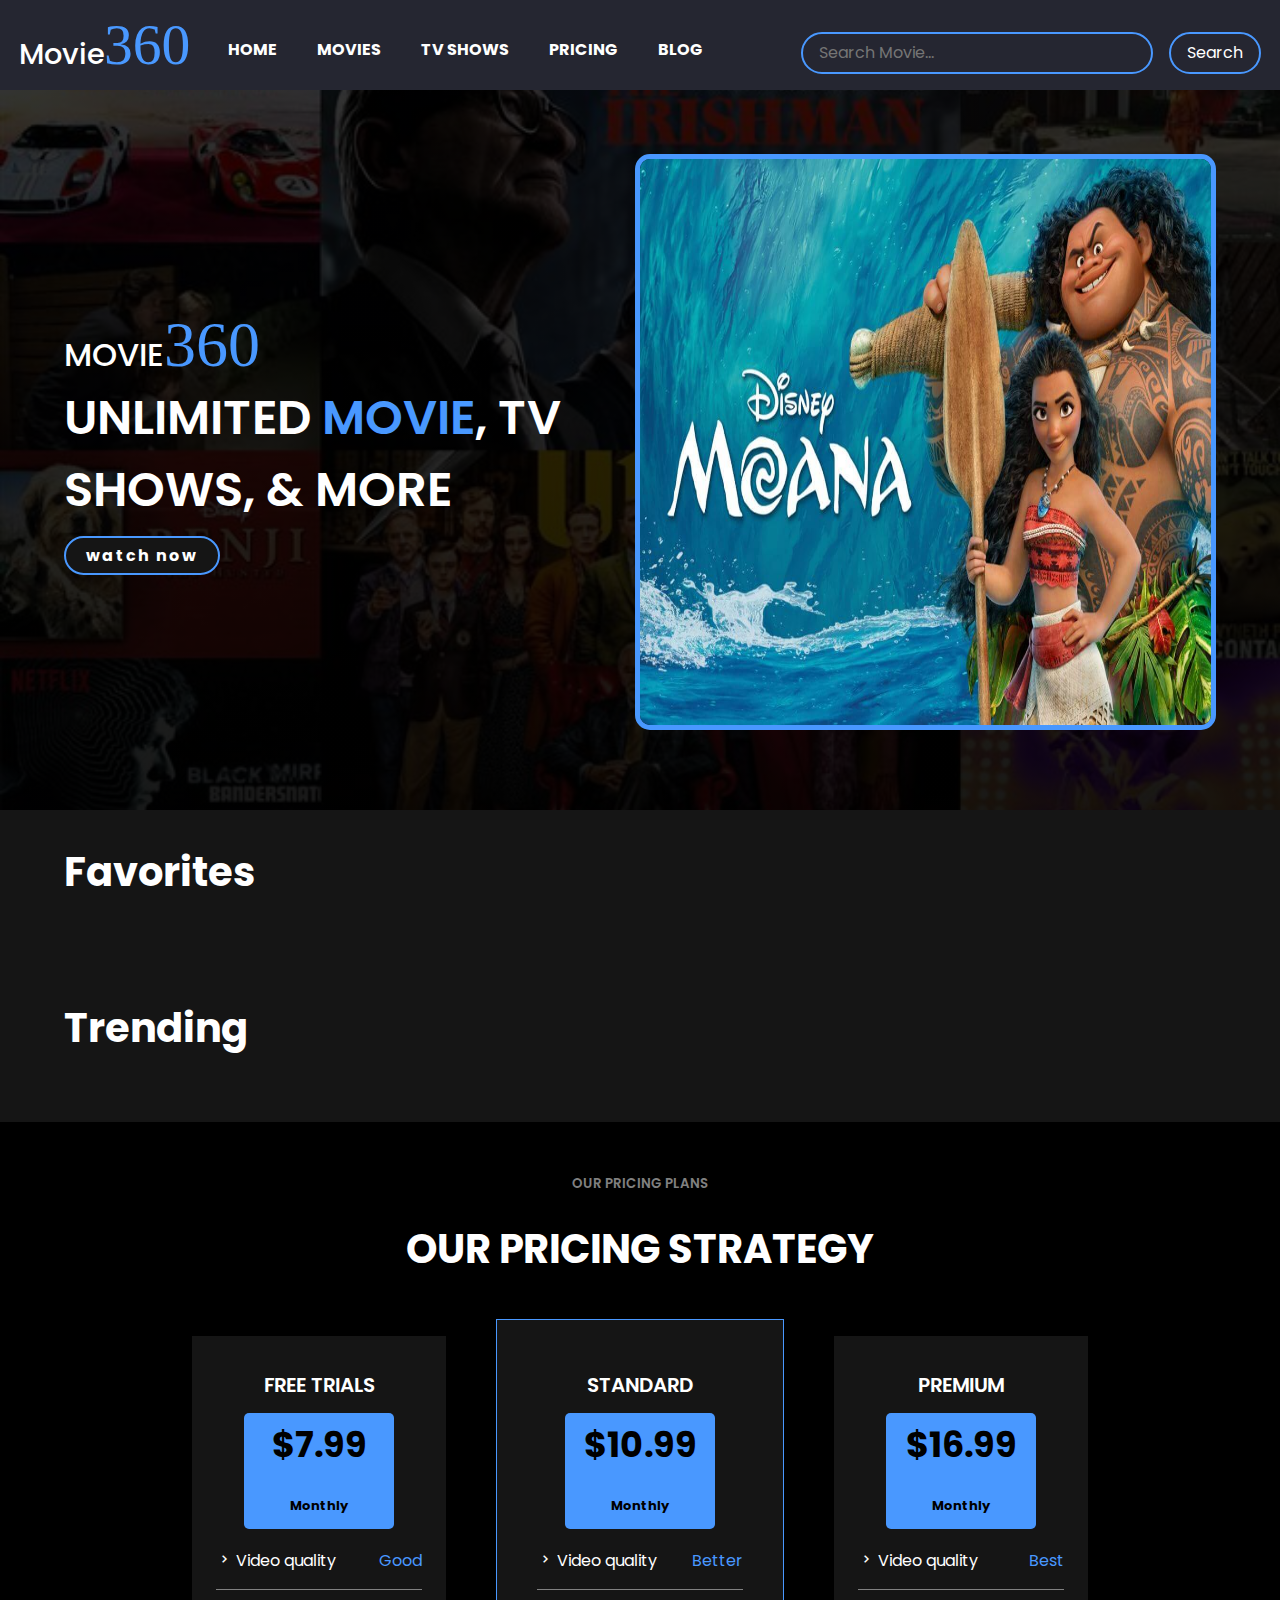
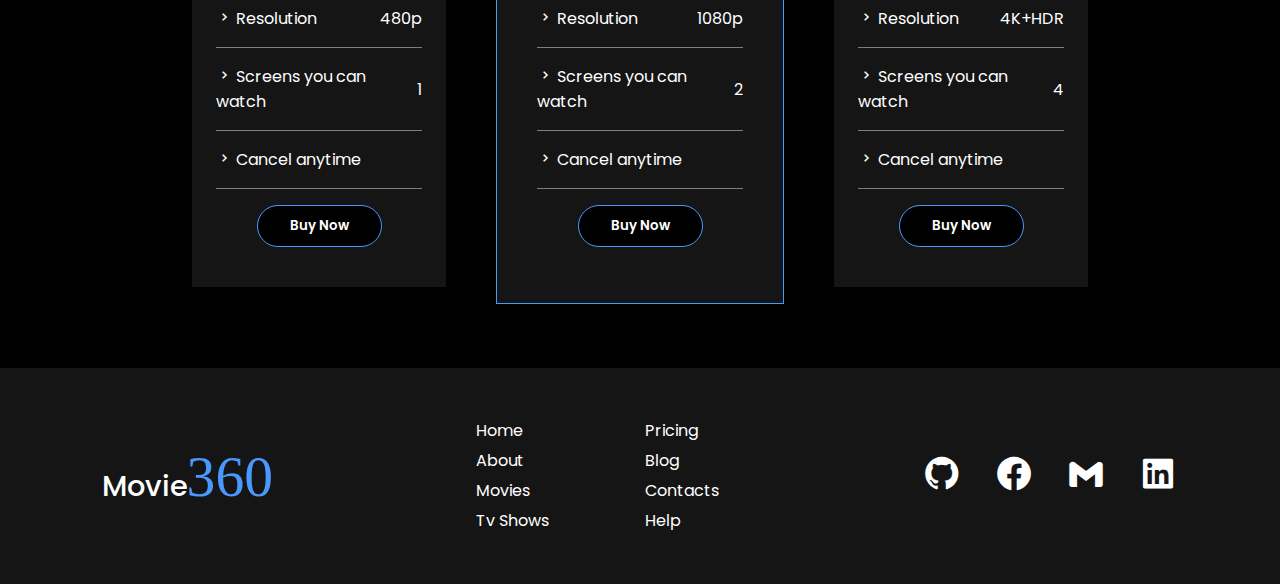
==== index.html @ 5a8c6d1f "movies page" ====
<!DOCTYPE html>
<html lang="en">
<head>
  <meta charset="UTF-8">
  <meta name="viewport" content="width=device-width, initial-scale=1.0">
  <title>Movie</title>
  <link rel="stylesheet" href="./public/CSS/style.css">
  <link href='https://unpkg.com/boxicons@2.1.4/css/boxicons.min.css' rel='stylesheet'>
</head>
<body>
  <!-- header navigation section -->
  <header>
    <div class="logo">
      <h1>Movie<span>360</span></h1>
    </div>
    <span class="close" id="close">&#10006;</span>
    <span id="bars">
      <i class='bx bx-menu'></i>
    </span>
    <nav id="nav">
      
      <div class="nav-items" id="nav-items">
        <ul>
          <li><a href="./index.html">Home</a></li>
          <li><a href="./HTML/movies.html">Movies</a></li>
          <li><a href="#">Tv Shows</a></li>
          <li><a href="#">Pricing</a></li>
          <li><a href="#">Blog</a></li>
        </ul>
      </div>
     
        <div class="search">
          <input type="text" placeholder="Search Movie..." id="search">
          <button id="btn">Search</button>
        </div>

    </nav>
  </header>

  <!-- Hero section -->
  <section class="main" id="main-container">
   <div class="main1">
    <div class="text" id="text-container">
      <h1>Movie<span>360</span></h1>
      <p>Unlimited <span>Movie</span>, tv shows, & more</p>
      <button>watch now</button>
    </div>
    <div class="images">
      <img src="./public/images/img4.jpg" alt="">
    </div>
    </div>
  </section>

  <div class="container">
    
    <div class="movies-container favorites">

    <!-- section of the page containing my favorite movies -->
        <h1 class="title">Favorites</h1>
         <div class="movies-grid">
         </div>
    </div>
    <!-- section of the page containing my trending movies-->
    <div class="movies-container trending">
        <h1>Trending</h1>
          <div class="movies-grid">
          </div>
    </div>
</div>

<!-- pop up container  -->
<div class="popup-container">
</div>

<!-- pricing section of the page -->
<section class="pricing">
 <p class="small"><small>Our pricing plans</small></p> 
  <h1>our pricing Strategy</h1>
  <div class="pricing-container">
    <div class="pricing-card1">
      <small><p>Free Trials</p></small>
      <p class="price-tag">$7.99 
        <span>Monthly</span></p>

      <div>
        <span>
          <i class='bx bx-chevron-right'></i>
          Video quality
        </span>
        <p>Good</p>
      </div>
      <div>
        <span>
          <i class='bx bx-chevron-right'></i>
          Resolution
        </span>
        <span>480p</span>
      </div>
      <div>
        <span>
          <i class='bx bx-chevron-right'></i>
          Screens you can watch 
        </span>
        <span>1</span>
      </div>
      <div>
        <span>
          <i class='bx bx-chevron-right'></i>
          Cancel anytime
        </span>
       
      </div>
     <div class="btn"> <button>Buy Now</button></div>
    </div>
    <div class="pricing-card2">
      <small><p>standard</p></small>
      <p class="price-tag">$10.99 
        <span>Monthly</span></p>

      <div>
        <span>
          <i class='bx bx-chevron-right'></i>
          Video quality
        </span>
        <p>Better</p>
      </div>
      <div>
        <span>
          <i class='bx bx-chevron-right'></i>
          Resolution
        </span>
        <span>1080p</span>
      </div>
      <div>
        <span>
          <i class='bx bx-chevron-right'></i>
          Screens you can watch 
        </span>
        <span>2</span>
      </div>
      <div>
        <span>
          <i class='bx bx-chevron-right'></i>
          Cancel anytime
        </span>
       
      </div>
      <div class="btn"><button>Buy Now</button></div>
    </div>
    <div class="pricing-card3">
      <small><p>premium</p></small>
      <p class="price-tag">$16.99 
        <span>Monthly</span></p>

      <div>
        <span>
          <i class='bx bx-chevron-right'></i>
          Video quality
        </span>
        <p>Best</p>
      </div>
      <div>
        <span>
          <i class='bx bx-chevron-right'></i>
          Resolution
        </span>
        <span>4K+HDR</span>
      </div>
      <div>
        <span>
          <i class='bx bx-chevron-right'></i>
          Screens you can watch 
        </span>
        <span>4</span>
      </div>
      <div>
        <span>
          <i class='bx bx-chevron-right'></i>
          Cancel anytime
        </span>
      </div>
      
     <div class="btn"> <button>Buy Now</button></div>
    </div>
  </div>
</section>


<!-- footer section of the page -->
<footer>
  <div class="logo">
    <h1>Movie<span>360</span></h1>
  </div>
  <div class="items">
    <ul>
      <li><a href="#">Home</a></li>
      <li><a href="#">About</a></li>
      <li><a href="#">Movies</a></li>
      <li><a href="#">Tv Shows</a></li>
    </ul>
    <ul>
      <li><a href="#">Pricing</a></li>
      <li><a href="#">Blog</a></li>
      <li><a href="#">Contacts</a></li>
      <li><a href="#">Help</a></li>
    </ul>
  </div>
  <div class="social-media">
    <a href="https://github.com/Afriyie-Anthony/"><i class='bx bxl-github'></i></a>
    <i class='bx bxl-facebook-circle'></i>
    <i class='bx bxl-gmail'></i>
    <a href="https://www.linkedin.com/in/anthony-afriyie-7804a02b3/"><i class='bx bxl-linkedin-square'></i></a>
  </div>
</footer>


  <script src="./public/JAVASCRIPT/script.js"></script>
</body>
</html>
---- public/CSS/style.css ----
@import url(https://fonts.googleapis.com/css?family=Poppins:100,100italic,200,200italic,300,300italic,regular,italic,500,500italic,600,600italic,700,700italic,800,800italic,900,900italic);
* {
    margin: 0;
    padding: 0;
    box-sizing: border-box;
    font-family: 'Poppins', sans-serif;
}
:root{
  --primary-color: #4998FF;
  --background-color: #151515;
  --header-background-color: rgb(37,38,49);
  --secondary-color: #fff;
}
body {
    background-color: var(--background-color);
    min-width: 100%;
}
header{
  background-color: var(--header-background-color);
  width: 100%;
  display: flex;
  align-items: center;
  justify-content: space-around;
}
nav{
  display: flex;
  align-items: center;
  justify-content: space-between;
  gap: 50px;
}

.logo {

  h1{
    color: var(--secondary-color);
    font-weight: 500;
    font-size: 1.8em;

    span{
      color: var(--primary-color);
      font-family: cursive;
      font-size: 2em;
    }
  }
}
.nav-items ul{
  display: flex;
  gap: 40px;
  align-items: center;
  margin-top: 10px;
  

  li{
    list-style-type: none;

    a{
      text-decoration: none;
      color: var(--secondary-color);
      text-transform: uppercase;
      font-weight: 700;

      &:hover{
        color: var(--primary-color);
      }
    }
  }
}
.main1{
  display: flex;
  align-items: center;
  padding: 4rem;
}
.main{
     background-image: linear-gradient(rgba(0, 0, 0, 0.8), rgba(0, 0, 0, 0.9)), url(../images/bg2.jpg) ;
     background-position: center;
     background-repeat: no-repeat;
     background-size: cover;
     height: 80vh;
    .text{
      flex: 1;
      h1{
        color: var(--secondary-color);
        font-weight: 500;
        font-size: 2em;
        text-transform: uppercase;

        span{
          color: var(--primary-color);
          font-family: cursive;
          font-size: 2em;
        }
      }

      p{
        color: var(--secondary-color);
        font-size: 3em;
        font-weight: 600;
        text-transform: uppercase;

        span{
          color: var(--primary-color);
        }
      }

      button{
        background-color:  var(--background-color);
        color: var(--secondary-color);
        padding: 5px 20px;
        letter-spacing: 2px;
        margin-top: 10px;
        border: 2px solid var(--primary-color);
        font-weight: 700;
        font-size: 16px;
        border-radius: 40px;
        cursor: pointer;
      }
    }

    .images{
      flex: 1;
      width: 50%;
      height: 64vh;
      border:  5px solid var(--primary-color);
      border-radius: 15px;
      
      img{
        width: 100%;
        height: 62.9vh;
        border-radius: 10px;
      }
    }
}
.card {
    width: clamp(150px, 95vw, 250px);
    box-shadow: 0 0 .5rem var(--primary-color);
    outline: 2px solid var(--primary-color);
    color: var(--secondary-color);
    cursor: pointer;
    border-radius: .5rem;
}
.img {
    width: 100%;
    height: 200px;
    object-fit: contain;
    position: relative;
    transition: 200ms ease-in-out transform;
}
.img img {
    width: 100%;
    height: 100%;
    object-fit: cover;
}
.img::before {
    content: '';
    position: absolute;
    bottom: 0;
    width: 100%;
    height: 30%;
    background-image: linear-gradient(to top, var(--background-color), transparent);
}
.info {
    padding: 2rem 1rem 1rem;
}
.info h2 {
    margin-bottom: 0.5rem;
    font-size: 1.3rem;
}
.single-info {
    font-size: .8rem;
    margin: .2rem 0;
}
.card:hover .img {
    transform: scale(1);
}

.movies-grid {
   display: flex;
   flex-wrap: wrap;
    gap: 2rem;
    padding: 1rem;
}

.movies-container {
    padding: 1rem;
    text-align: center;
    color: var(--secondary-color);

    h1{
      text-align: justify;
      padding: 1rem 3rem;
      font-size: 2.5em;
    }
    
}

.search {
    display: flex;
    justify-content: center;
    align-items: center;
    column-gap: 1rem;
    padding: 2rem 0 1rem;
    margin-left: 3rem;
}
.search input,
.search button {
    padding: 0.4rem 1rem;
    font-size: 1rem;
    background-color: transparent;
    outline: none;
    border: 2px solid var(--primary-color);
    border-radius: 40px;
    color: var(--secondary-color);
}
.search button {
    cursor: pointer;
}
.search button:hover { 
  background-color: var(--primary-color);
  color: var(--background-color);
  font-weight: 700;
 }
.search button:active { transform: scale(.9); }

.popup-container {
    position: fixed;
    width: 100%;
    height: 100%;
    background-size: cover;
    background-position: center;
    background-repeat: no-repeat;
    top: 0;
    display: flex;
    align-items: center;
    justify-content: center;
    color: var(--secondary-color);
    padding: 3rem;
    overflow-y: scroll;
    transform: scale(0);
    transition: 200ms ease-in-out transform;
}
.content {
    display: flex;
    align-items: flex-start;
    gap: 3rem;
    width: 1200px;
    margin-top: 10rem;
}
.content .left .single-info {
    font-size: 1rem;
    padding: .5rem 0;
}
.content .left .single-info .heart-icon {
    font-size: 2rem;
    user-select: none;
    cursor: pointer;
}
.content .left .single-info .heart-icon:hover { transform: scale(1.1); }
.content .left .single-info .heart-icon:active { transform: scale(.9); }

.poster-img {
    width: 300px;
    height: 400px;
    overflow: hidden;
    border-radius: .5rem;
    box-shadow: 0 0 .5rem var(--primary-color);
    border: 1px solid var(--primary-color);
}
.poster-img img {
    width: 100%;
    height: 100%;
    object-fit: cover;
}
.single-info-container { width: 200px; }
.right > *:not(h1) { margin: 1rem 0; }
.trailer iframe {
    border: 2px solid var(--primary-color);
    box-shadow: 0 0 .5rem var(--primary-color);
    border-radius: .5rem;
    max-width: 400px;
    width: 100%;
    height: 200px;
}
.x-icon {
    font-size: 2rem;
    position: absolute;
    top: 100px;
    right: 100px;
    cursor: pointer;
    user-select: none;
}
.x-icon:hover { transform: scale(1.3); }
.x-icon:active { transform: scale(1); }

.show-popup { transform: scale(1); }

.change-color { 
  color: var(--primary-color);
 }
.close{
  color: var(--secondary-color);
  font-size: 40px;
  font-weight: 200;
  display: none;
}

#bars{
  display: none;
}
#bars i{
  color: var(--secondary-color);
  font-size: 40px;
  float: right;
  font-weight: 200;
  margin-top: -57px;
  padding-right: 1.4rem;
  font-size: 40px;
}

.pricing{
  background-color: #000;
  padding: 3rem 7rem;
  color: var(--secondary-color);

  .small{
    text-align: center;
    color: var(--secondary-color);
    font-weight: 600;
    text-transform: uppercase;
    color: gray;
  }
  h1{
    text-align: center;
    text-transform: uppercase;
    font-size: 2.5em;
    padding: 1.5rem 0;
  }

  .pricing-container{
    display: flex;
    min-width: 100%;
    align-items: center;
    justify-content: center;
    gap: 50px;
    padding: 1rem 5rem;
    transition: all 0.5s ease-in-out;

   

    .pricing-card1{
      flex: 1;
      background-color: var(--background-color);
      padding: 1.5rem;
      transition: all 1s ease;

       &:hover{
      border: 1px solid var(--primary-color);
      transform: scale(1.04);
    }

      small{
        text-transform: uppercase;
        
        p{
          text-align: center;
          font-weight: 600;
          font-size: 20px;
          padding: 10px 0;
        }

      }
      .price-tag{
        background-color: var(--primary-color);
        text-align: center;
        width: 150px;
        font-weight: 700;
        color: #000;
        font-size: 35px;
        margin: 0.2rem auto;
        padding: 5px 1rem;
        border-radius: 5px;

        span{
          font-size: 13px;
        }
      }

      div{
        display: flex;
        align-items: center;
        justify-content: space-between;
        padding: 1rem 0;
        border-bottom: 0.5px solid gray;

        p{
          color: var(--primary-color);
        }
      }

      .btn{
        display: flex;
        align-items: center;
        justify-content: center;
        border: none;

        button{
          padding: 10px 2rem;
          font-weight: 600;
          color: #fff;
          background-color: #000;
          border: 1px solid var(--primary-color);
          border-radius: 50px;
        }
      }
      
      
    }
    .pricing-card2{
      flex: 1;
        background-color: var(--background-color);
        padding: 2.5rem;
        transition: all 1s ease;
        border: 1px solid var(--primary-color);
  
         &:hover{
        border: 1px solid var(--primary-color);
        transform: scale(1.04);
      }
  
        small{
          text-transform: uppercase;
          
          p{
            text-align: center;
            font-weight: 600;
            font-size: 20px;
            padding: 10px 0;
          }
  
        }
        .price-tag{
          background-color: var(--primary-color);
          text-align: center;
          width: 150px;
          font-weight: 700;
          color: #000;
          font-size: 35px;
          margin: 0.2rem auto;
          padding: 5px 1rem;
          border-radius: 5px;
  
          span{
            font-size: 13px;
          }
        }
  
        div{
          display: flex;
          align-items: center;
          justify-content: space-between;
          padding: 1rem 0;
          border-bottom: 0.5px solid gray;
  
          p{
            color: var(--primary-color);
          }
        }
  
        .btn{
          display: flex;
          align-items: center;
          justify-content: center;
          border: none;
  
          button{
            padding: 10px 2rem;
            font-weight: 600;
            color: #fff;
            background-color: #000;
            border: 1px solid var(--primary-color);
            border-radius: 50px;
          }
        }
        
        
      }
    }
    .pricing-card3{
      flex: 1;
      background-color: #151515;
      padding: 1.5rem;
      transition: all 1s ease;

       &:hover{
      border: 1px solid var(--primary-color);
      transform: scale(1.04);
    }

      small{
        text-transform: uppercase;
        
        p{
          text-align: center;
          font-weight: 600;
          font-size: 20px;
          padding: 10px 0;
        }

      }
      .price-tag{
        background-color: var(--primary-color);
        text-align: center;
        width: 150px;
        font-weight: 700;
        color: #000;
        font-size: 35px;
        margin: 0.2rem auto;
        padding: 5px 1rem;
        border-radius: 5px;

        span{
          font-size: 13px;
        }
      }

      div{
        display: flex;
        align-items: center;
        justify-content: space-between;
        padding: 1rem 0;
        border-bottom: 0.5px solid gray;

        p{
          color: var(--primary-color);
        }
      }

      .btn{
        display: flex;
        align-items: center;
        justify-content: center;
        border: none;

        button{
          padding: 10px 2rem;
          font-weight: 600;
          color: #fff;
          background-color: #000;
          border: 1px solid var(--primary-color);
          border-radius: 50px;
        }
      }
      
      
    }
  }

  footer{
    display: flex;
    align-items: center;
    justify-content: space-around;
    padding: 3rem 0;

    .items{
      display: flex;
      gap: 6rem;
      line-height: 30px;

      ul{
        li{
          list-style-type: none;
          a{
            text-decoration: none;
            color: var(--secondary-color);
          }
        }
      }
    }

    .social-media{
      display: flex;
      gap: 2rem;
      
      i{
        color: var(--secondary-color);
        font-size: 40px;
        cursor: pointer;
      }
    }
  }


@media only screen and (max-width: 840px) {
    .popup-container * { padding: 0; }
    .popup-container { padding: 2rem; }
    .content {
        flex-direction: column;
        margin-top: 50rem;
    }
    #bars{
      display: block;
    }
     .main{
      
      height: auto;
      padding: 1rem 10px;

      .main1{
        display: flex;
       flex-direction: column;
       align-items: center;
       min-width: 100%;
       padding: 1rem 10px;

       .text{
        text-align: center;
        h1{
          font-size: 2em;

          span{
           font-size: 1em;
          }
        }

        p{
          font-size: 1.5em;
          width: 590px;
        }
      }

      .images{
        width: 100%;
        height: 60vh;
        margin: 20px 0;
       
        img{
          height: 59vh;
        }
      }

      
      }

      
    } 
    .x-icon {
        top: 10px;
        right: 20px;
    }
    header{
      padding-bottom: 30px;
      display: block;
      /* height: 15vh; */
      
  
      .logo{
        padding: 0 1.5rem;
      }
    }
    nav{
      display: block;
      height: 0;
  
      
      .nav-items{
        display: flex;
        align-items: center;
        justify-content: center;
        line-height: 60px;
        display: none;
       ul{
        display: block;
        text-align: center;
       }
      }
  
      .signup{
        display: flex;
        align-items: center;
        justify-content: center;
      }
    }
    .close{
      display: none;
      float: right;
      margin-top: -4rem;
      padding-right: 2rem;
    }
}

@media only screen and (max-width: 450px){
  header{
    padding-bottom: 30px;
    display: block;
    min-width: 100vw;
    

    .logo{
      padding: 0 1.5rem;
    }
  }
  nav{
    display: block;
    height: 0;

    
    .nav-items{
      display: flex;
      align-items: center;
      justify-content: center;
      line-height: 60px;
      display: none;
     ul{
      display: block;
      text-align: center;
     }
    }

    .signup{
      display: none;
      align-items: center;
      justify-content: center;
    }
  }
  .close{
    display: none;
    float: right;
    margin-top: -4rem;
    padding-right: 2rem;
  }
  .pricing-container{
    display: flex;
    flex-direction: column;
  } 
  .main1{
    display: flex;
    flex-direction: column;
    align-items: center;
    .text{
      h1{
        font-size: 1em;
        padding: 0 20rem;

        span{
          font-size: 10px;
        }
      }

      p{
        font-size: 10px;
        
      }
    }
  }

  footer{
    display: flex;
    flex-direction: column;

    .items{
      display: flex;
      flex-direction: column;
    }
  }
}
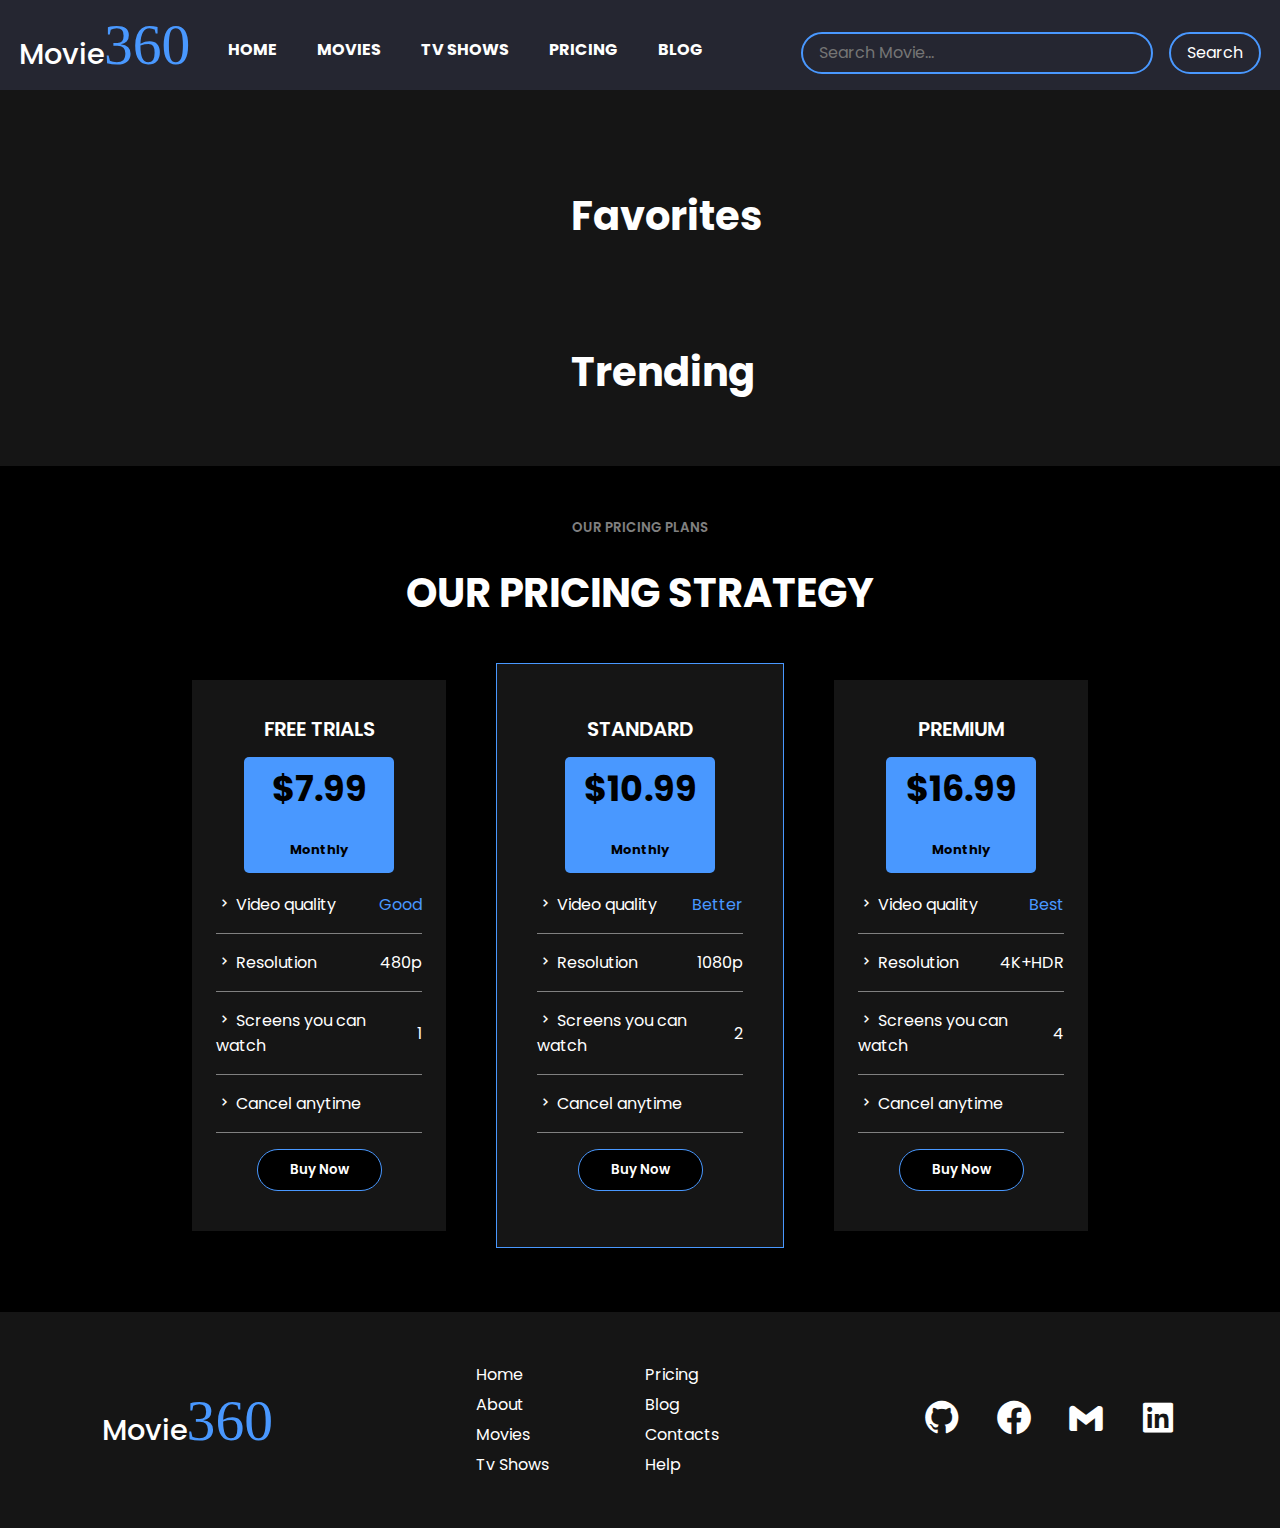
==== commit 48a69ac8: "initial commit" ====
--- a/index.html
+++ b/index.html
@@ -4,7 +4,7 @@
   <meta charset="UTF-8">
   <meta name="viewport" content="width=device-width, initial-scale=1.0">
   <title>Movie</title>
-  <link rel="stylesheet" href="./public/CSS/style.css">
+  <link rel="stylesheet" href="/public/CSS/style.css">
   <link href='https://unpkg.com/boxicons@2.1.4/css/boxicons.min.css' rel='stylesheet'>
 </head>
 <body>
@@ -22,7 +22,7 @@
       <div class="nav-items" id="nav-items">
         <ul>
           <li><a href="./index.html">Home</a></li>
-          <li><a href="./HTML/movies.html">Movies</a></li>
+          <li><a href="./public/HTML/movies.html">Movies</a></li>
           <li><a href="#">Tv Shows</a></li>
           <li><a href="#">Pricing</a></li>
           <li><a href="#">Blog</a></li>
@@ -38,7 +38,7 @@
   </header>
 
   <!-- Hero section -->
-  <section class="main" id="main-container">
+  <!-- <section class="main" id="main-container">
    <div class="main1">
     <div class="text" id="text-container">
       <h1>Movie<span>360</span></h1>
@@ -49,23 +49,21 @@
       <img src="./public/images/img4.jpg" alt="">
     </div>
     </div>
-  </section>
+  </section> -->
 
   <div class="container">
-    
-    <div class="movies-container favorites">
-
-    <!-- section of the page containing my favorite movies -->
+    <div>
+      <div class="movies-container favorites">
+        <!-- section of the page containing my favorite movies -->
         <h1 class="title">Favorites</h1>
-         <div class="movies-grid">
-         </div>
-    </div>
+         <div class="movies-grid"></div>
+      </div>
     <!-- section of the page containing my trending movies-->
     <div class="movies-container trending">
         <h1>Trending</h1>
-          <div class="movies-grid">
-          </div>
-    </div>
+          <div class="movies-grid"></div>
+    </div>
+  </div>
 </div>
 
 <!-- pop up container  -->
--- a/public/CSS/style.css
+++ b/public/CSS/style.css
@@ -28,7 +28,9 @@
   justify-content: space-between;
   gap: 50px;
 }
-
+::-webkit-scrollbar{
+  display: none;
+}
 .logo {
 
   h1{
@@ -315,7 +317,14 @@
   padding-right: 1.4rem;
   font-size: 40px;
 }
-
+.container {
+  display: flex;
+  align-items: center;
+  justify-content: center;
+  width: 100%;
+  padding-left: 3.4rem;
+  padding-top: 4rem;
+}
 .pricing{
   background-color: #000;
   padding: 3rem 7rem;
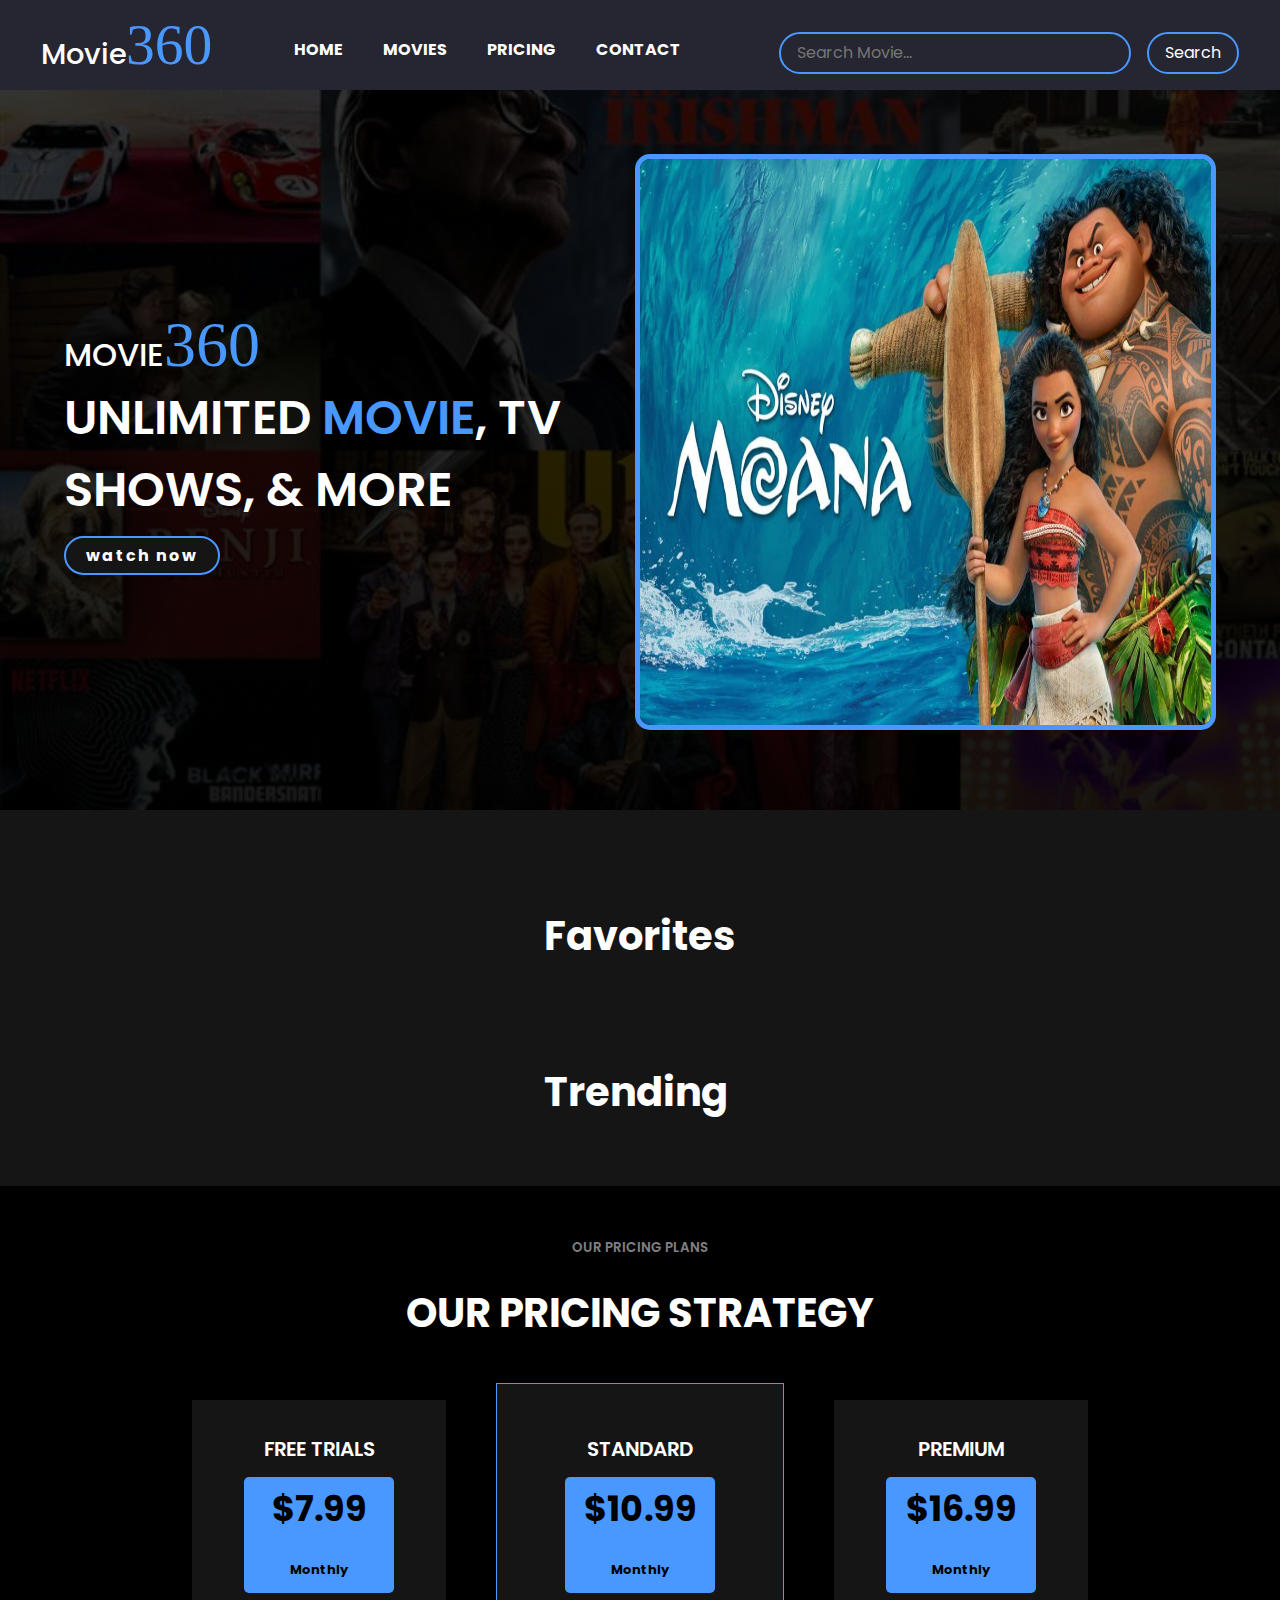
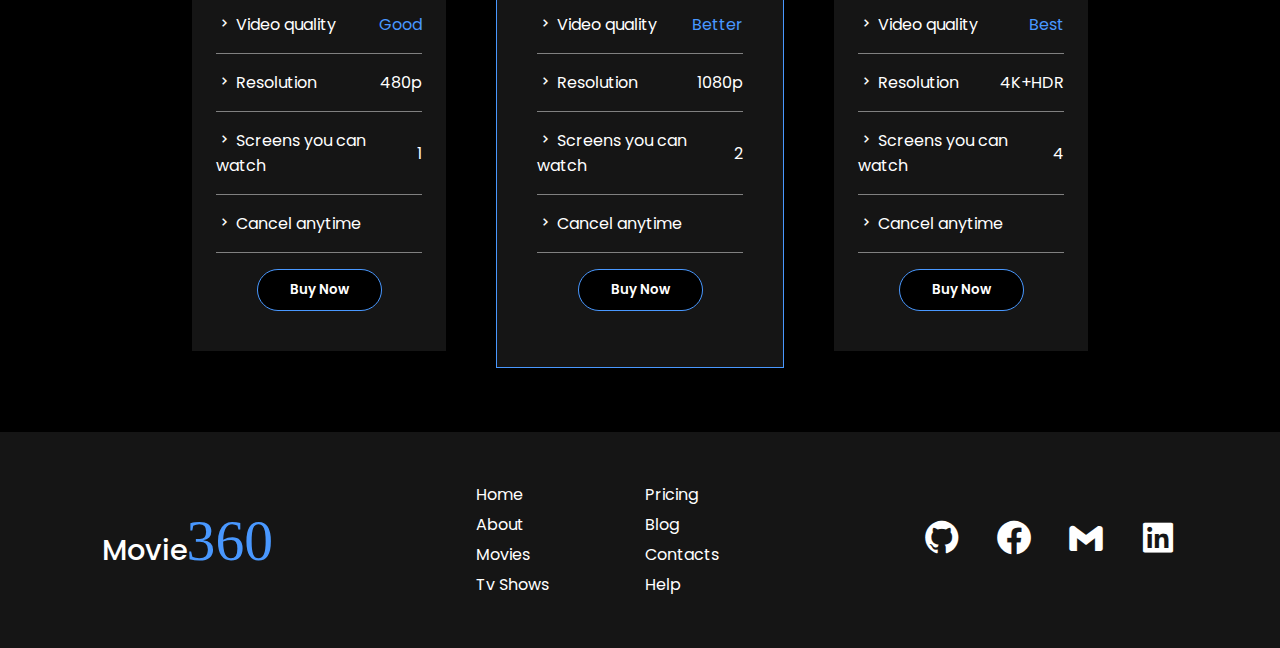
==== commit 5bc9eb67: "initial commit" ====
--- a/index.html
+++ b/index.html
@@ -23,9 +23,8 @@
         <ul>
           <li><a href="./index.html">Home</a></li>
           <li><a href="./public/HTML/movies.html">Movies</a></li>
-          <li><a href="#">Tv Shows</a></li>
-          <li><a href="#">Pricing</a></li>
-          <li><a href="#">Blog</a></li>
+          <li><a href="./public/HTML/pricing.html">Pricing</a></li>
+          <li><a href="./public/HTML/contact.html">Contact</a></li>
         </ul>
       </div>
      
@@ -38,7 +37,7 @@
   </header>
 
   <!-- Hero section -->
-  <!-- <section class="main" id="main-container">
+  <section class="main" id="main-container">
    <div class="main1">
     <div class="text" id="text-container">
       <h1>Movie<span>360</span></h1>
@@ -49,9 +48,9 @@
       <img src="./public/images/img4.jpg" alt="">
     </div>
     </div>
-  </section> -->
-
-  <div class="container">
+  </section>
+
+  <div class="container1">
     <div>
       <div class="movies-container favorites">
         <!-- section of the page containing my favorite movies -->
--- a/public/CSS/style.css
+++ b/public/CSS/style.css
@@ -183,7 +183,7 @@
 }
 
 .movies-container {
-    padding: 1rem;
+    padding: 1rem 0;
     text-align: center;
     color: var(--secondary-color);
 
@@ -317,12 +317,12 @@
   padding-right: 1.4rem;
   font-size: 40px;
 }
-.container {
+.container1 {
   display: flex;
   align-items: center;
   justify-content: center;
   width: 100%;
-  padding-left: 3.4rem;
+  /* padding-left: 1rem; */
   padding-top: 4rem;
 }
 .pricing{
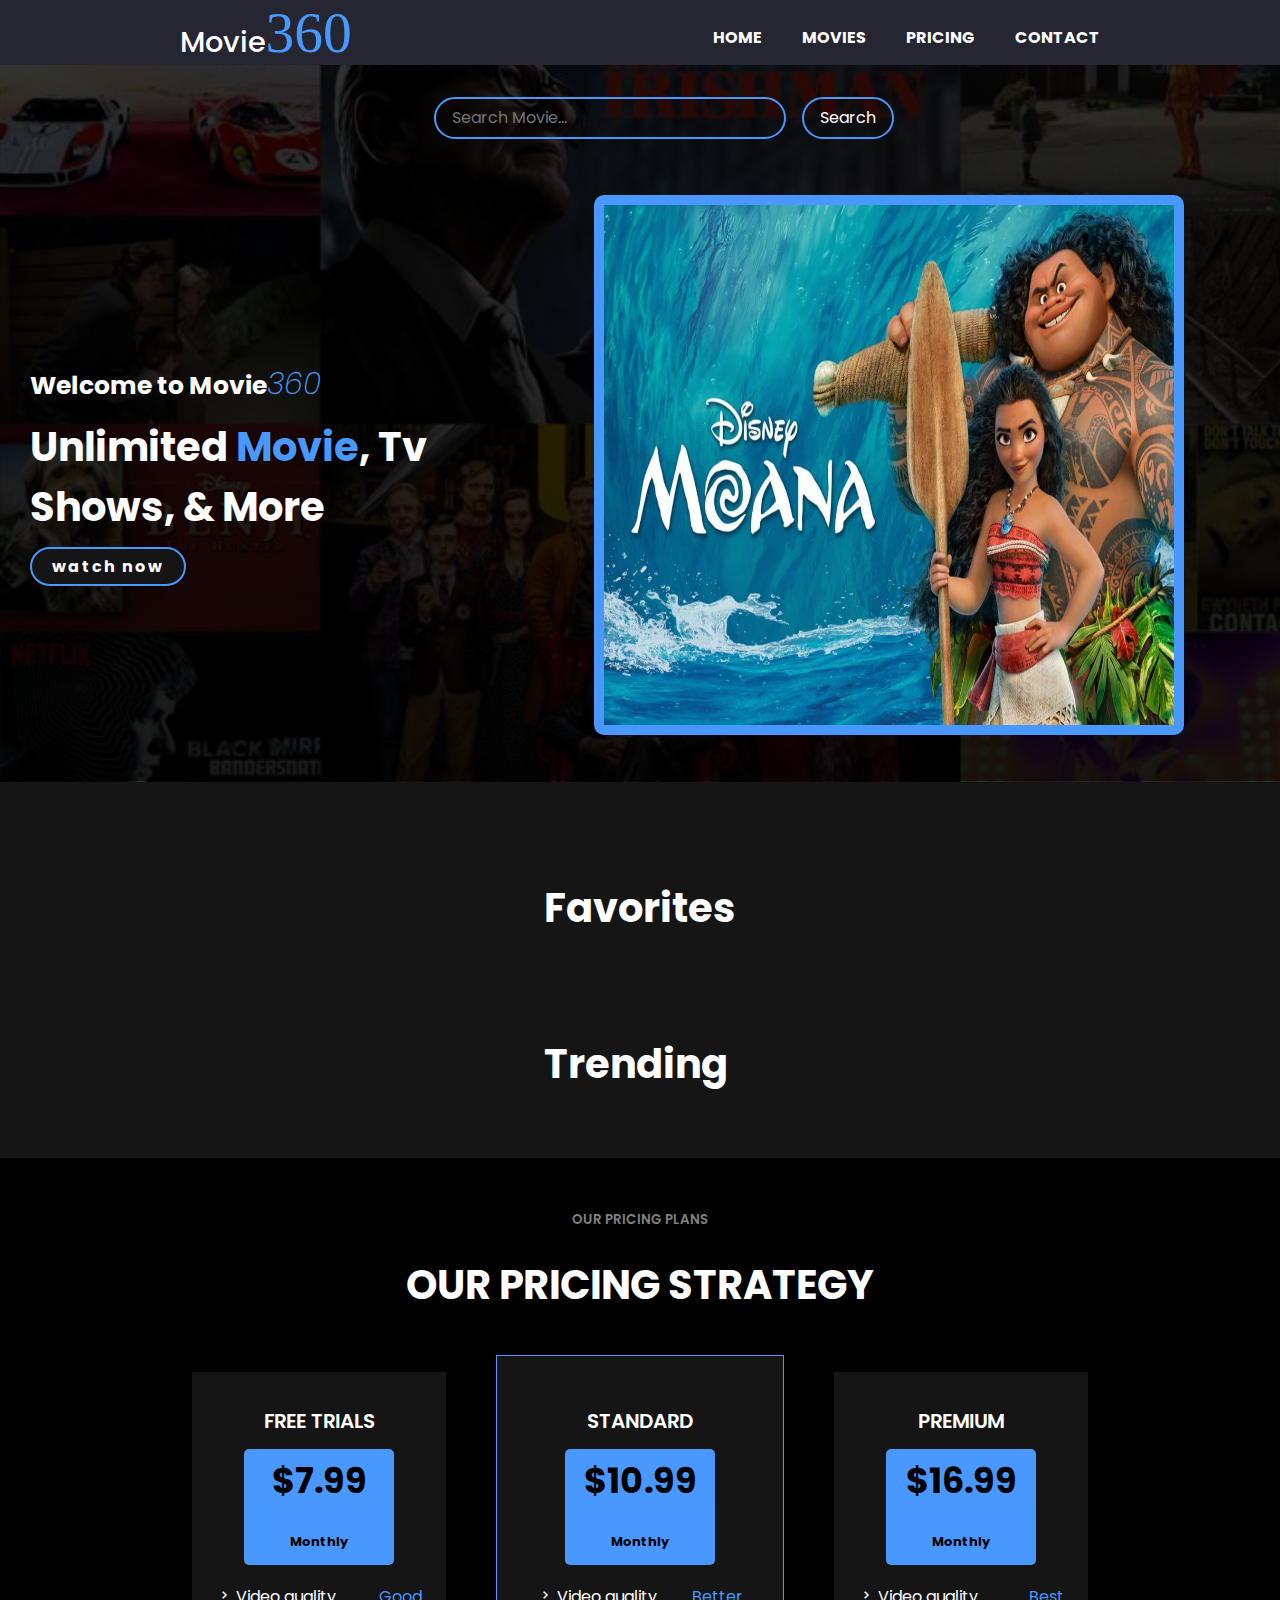
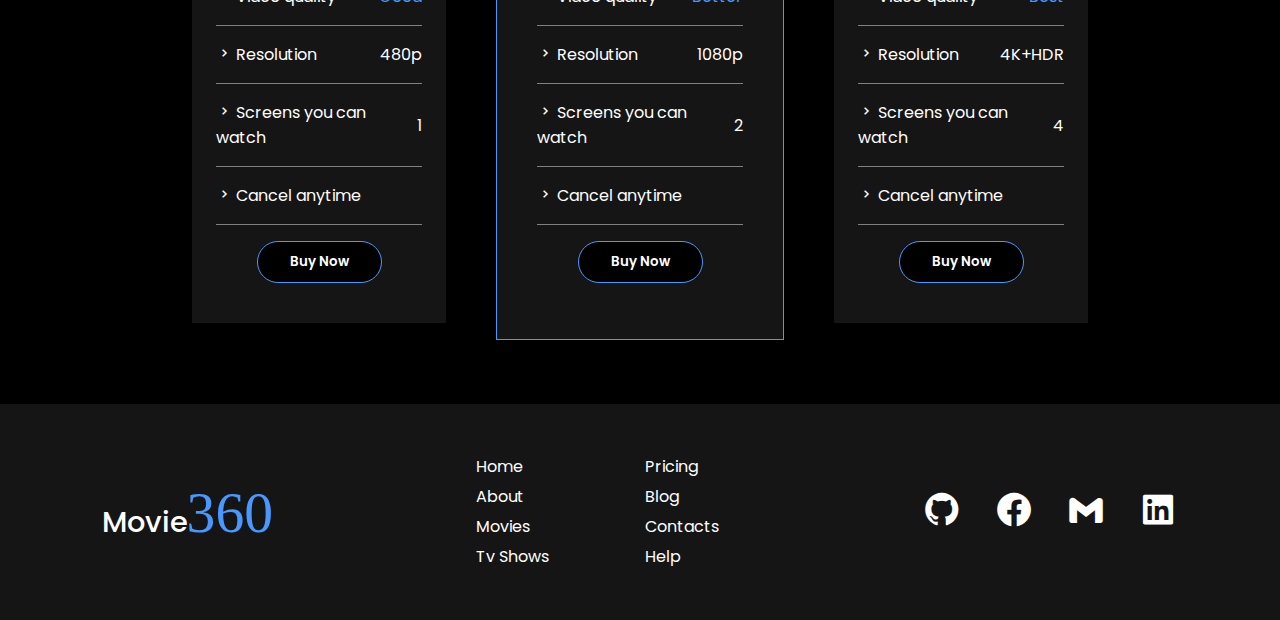
==== commit 98161496: "i have worked on the reponsiveness" ====
--- a/index.html
+++ b/index.html
@@ -28,27 +28,30 @@
         </ul>
       </div>
      
-        <div class="search">
-          <input type="text" placeholder="Search Movie..." id="search">
-          <button id="btn">Search</button>
-        </div>
+       
 
     </nav>
   </header>
 
   <!-- Hero section -->
-  <section class="main" id="main-container">
-   <div class="main1">
-    <div class="text" id="text-container">
-      <h1>Movie<span>360</span></h1>
+
+  <section class="hero">
+    <div class="search">
+      <input type="text" placeholder="Search Movie..." id="search">
+      <button id="btn">Search</button>
+    </div>
+    <div class="main-hero">
+     <div class="text">
+      <h1>Welcome to Movie<span>360</span></h1>
       <p>Unlimited <span>Movie</span>, tv shows, & more</p>
       <button>watch now</button>
-    </div>
-    <div class="images">
+     </div>
+     <div class="hero-image">
       <img src="./public/images/img4.jpg" alt="">
-    </div>
+     </div>
     </div>
   </section>
+ 
 
   <div class="container1">
     <div>
--- a/public/CSS/style.css
+++ b/public/CSS/style.css
@@ -4,6 +4,7 @@
     padding: 0;
     box-sizing: border-box;
     font-family: 'Poppins', sans-serif;
+    
 }
 :root{
   --primary-color: #4998FF;
@@ -67,71 +68,74 @@
     }
   }
 }
-.main1{
-  display: flex;
-  align-items: center;
-  padding: 4rem;
-}
-.main{
-     background-image: linear-gradient(rgba(0, 0, 0, 0.8), rgba(0, 0, 0, 0.9)), url(../images/bg2.jpg) ;
-     background-position: center;
+
+.hero{
+   background-image: linear-gradient(rgba(0, 0, 0, 0.8), rgba(0, 0, 0, 0.9)), url(../images/bg2.jpg) ;
+    background-position: center;
      background-repeat: no-repeat;
      background-size: cover;
-     height: 80vh;
-    .text{
-      flex: 1;
-      h1{
-        color: var(--secondary-color);
-        font-weight: 500;
-        font-size: 2em;
-        text-transform: uppercase;
-
-        span{
-          color: var(--primary-color);
-          font-family: cursive;
-          font-size: 2em;
-        }
-      }
-
-      p{
-        color: var(--secondary-color);
-        font-size: 3em;
-        font-weight: 600;
-        text-transform: uppercase;
-
-        span{
-          color: var(--primary-color);
-        }
-      }
-
-      button{
-        background-color:  var(--background-color);
-        color: var(--secondary-color);
-        padding: 5px 20px;
-        letter-spacing: 2px;
-        margin-top: 10px;
-        border: 2px solid var(--primary-color);
-        font-weight: 700;
-        font-size: 16px;
-        border-radius: 40px;
-        cursor: pointer;
-      }
-    }
-
-    .images{
-      flex: 1;
-      width: 50%;
-      height: 64vh;
-      border:  5px solid var(--primary-color);
-      border-radius: 15px;
-      
-      img{
-        width: 100%;
-        height: 62.9vh;
-        border-radius: 10px;
-      }
-    }
-}
+     /* height: 80vh; */
+     color: var(--secondary-color);
+
+     .main-hero{
+      display: flex;
+      align-items: center;
+      justify-content: space-between;
+      /* height: 80vh; */
+      padding: 40px 30px;
+      gap: 40px;
+
+      .text{
+        flex: 1.2;
+        h1{
+          font-size: 25px;
+          padding: 10px 0;
+
+          span{
+            color: var(--primary-color);
+            font-style: italic;
+            font-size: 30px;
+            font-weight: 200;
+            
+          }
+        }
+        p{
+          font-size: 40px;
+          font-weight: 700;
+          text-transform: capitalize;
+
+          span{
+            color: var(--primary-color);
+          }
+        }
+        button{
+          background-color:  var(--background-color);
+          color: var(--secondary-color);
+          padding: 5px 20px;
+          letter-spacing: 2px;
+          margin-top: 10px;
+          border: 2px solid var(--primary-color);
+          font-weight: 700;
+          font-size: 16px;
+          border-radius: 40px;
+          cursor: pointer;
+        }
+      }
+
+      .hero-image{
+       flex: 1.5;
+
+        img{
+          width: 90%;
+          height: 60vh;
+          border: 10px solid var(--primary-color);
+          border-radius: 10px;
+        }
+      }
+     }
+}
+
+
 .card {
     width: clamp(150px, 95vw, 250px);
     box-shadow: 0 0 .5rem var(--primary-color);
@@ -177,6 +181,8 @@
 
 .movies-grid {
    display: flex;
+   align-items: center;
+   justify-content: center;
    flex-wrap: wrap;
     gap: 2rem;
     padding: 1rem;
@@ -761,6 +767,63 @@
     }
   }
 
+  .main-hero{
+    display: flex;
+    flex-direction: column;
+    align-items: center;
+    justify-content: center;
+    /* height: 100vh; */
+    padding: 0 20px;
+    gap: 30px;
+
+    .text{
+      h1{
+        font-size: 25px;
+        padding: 10px 0;
+
+        span{
+          color: var(--primary-color);
+          font-style: italic;
+          font-size: 30px;
+          font-weight: 200;
+          
+        }
+      }
+      p{
+        font-size: 35px;
+        font-weight: 700;
+        text-transform: capitalize;
+
+        span{
+          color: var(--primary-color);
+        }
+      }
+      button{
+        background-color:  var(--background-color);
+        color: var(--secondary-color);
+        padding: 5px 20px;
+        letter-spacing: 2px;
+        margin-top: 10px;
+        border: 2px solid var(--primary-color);
+        font-weight: 700;
+        font-size: 16px;
+        border-radius: 40px;
+        cursor: pointer;
+      }
+    }
+
+    .hero-image{
+      width: 100%;
+
+      img{
+        max-width: 100%;
+        height: 300px;
+        border: 10px solid var(--primary-color);
+        border-radius: 10px;
+      }
+    }
+   }
+
   footer{
     display: flex;
     flex-direction: column;
